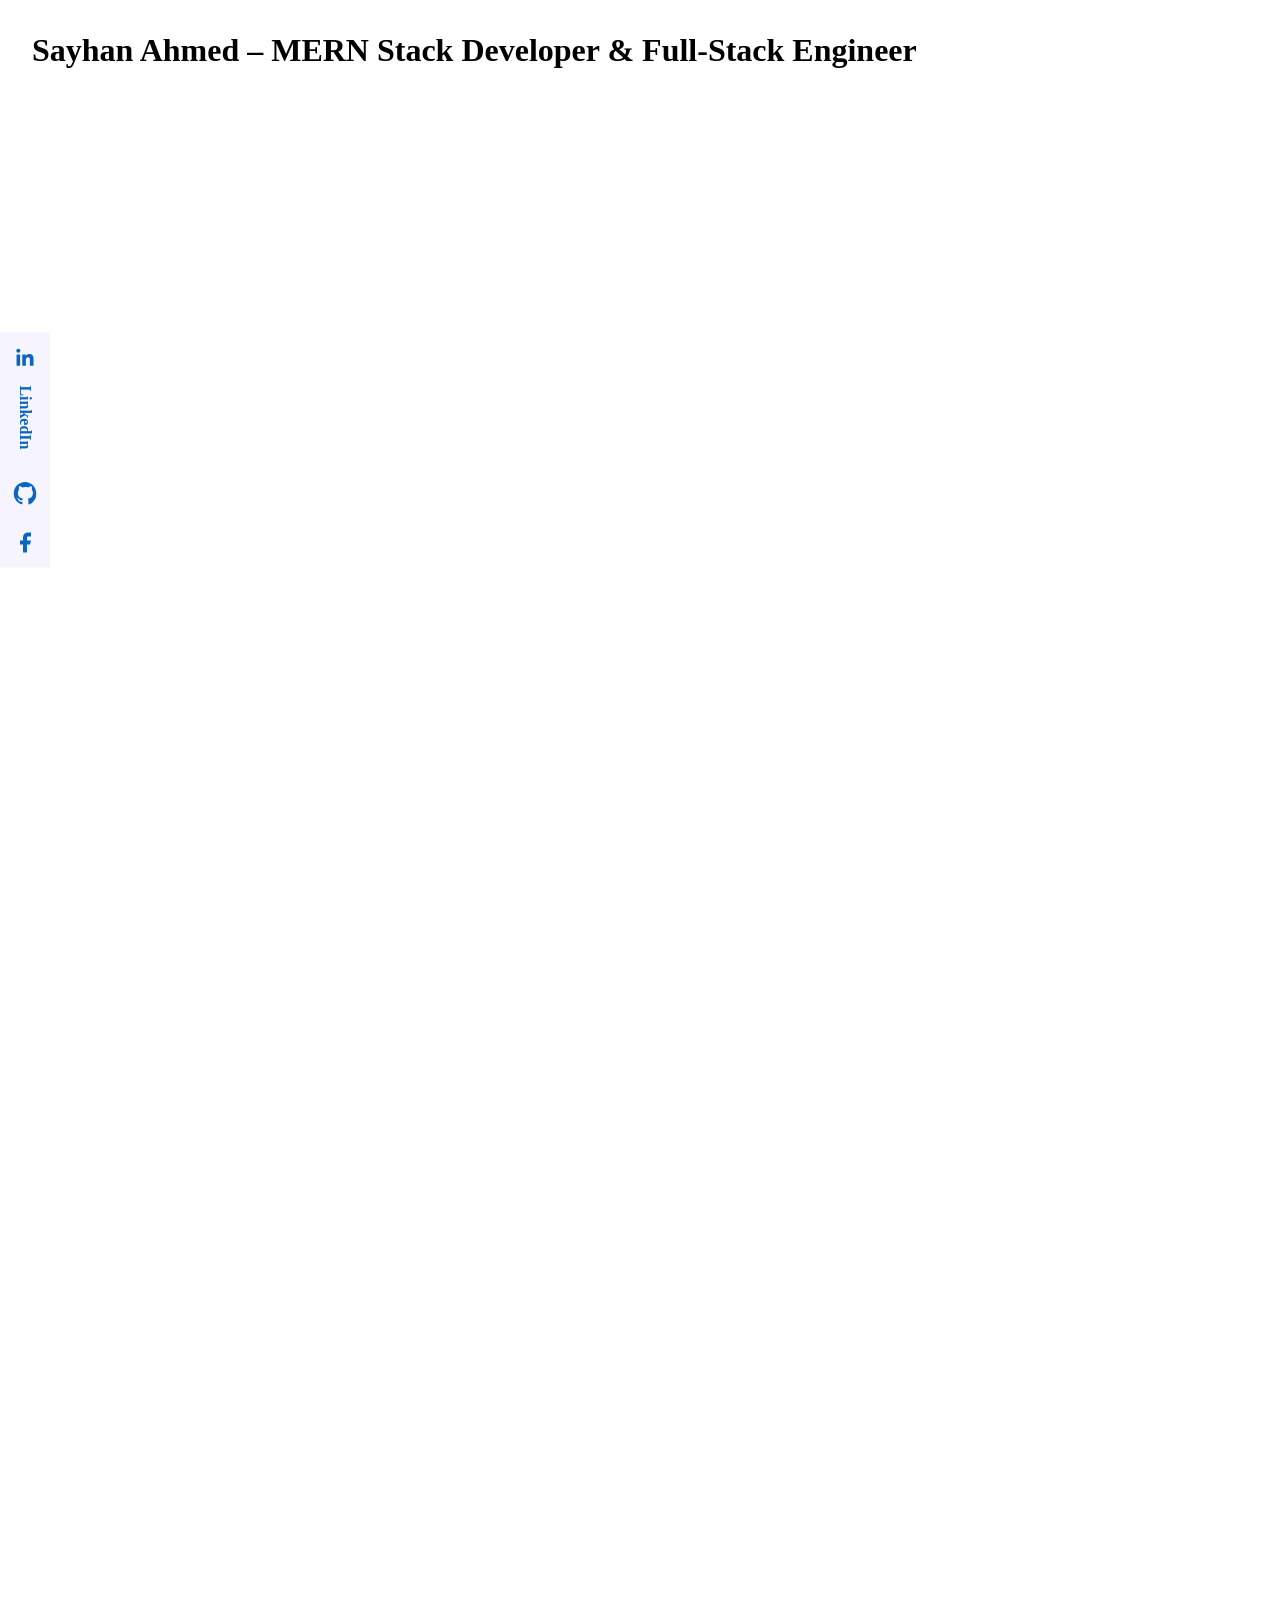
==== index.html @ 008741c5 "social-items color change for better contrast" ====
<!doctype html>
<html lang="en">
  <head>
    <meta charset="UTF-8" />
    <meta name="viewport" content="width=device-width, initial-scale=1.0" />
    <meta name="description" content="This is a simple portfolio website showcasing my skills and projects as a MERN Stack Developer and Full-Stack Engineer. It features a clean and modern design, highlighting my expertise in web development and my passion for creating innovative solutions." />
    <title>Social Sidebar</title>

    <style>
      * {
        margin: 0;
        padding: 0;
        box-sizing: border-box;
      }

      main {
        height: 300vh;
        padding: 2rem;
      }

      /* Sidebar container */
      .social_links {
        position: fixed;
        top: 50%;
        left: 0;
        transform: translateY(-50%);
        display: flex;
        flex-direction: column;
        list-style: none;
      }

      .social-item a {
        text-decoration: none;
        color: inherit;
        display: flex;
        flex-direction: column;
        align-items: center;
      }

      /* Each item */
      .social-item {
        background: #f6f5ff;
        padding: 0.8rem;
        display: flex;
        align-items: center;
        justify-content: center;
        flex-direction: column;
        cursor: pointer;
        transition: background 0.3s ease;
      }

      .social-item:hover {
        background: #d4c8ff;
      }

      .social-item svg {
        width: 24px;
        height: 24px;
        color: #0a66c2;
      }

      /* Text default state */
      .social_link_text {
        opacity: 0;
        height: 0;
        overflow: hidden;
        transition: all 0.3s ease;
        writing-mode: vertical-rl;
        text-orientation: mixed;
        font-weight: 900;
        color: #0a66c2;
      }

      /* Active text */
      .active_social_link_text {
        opacity: 1;
        height: auto;
        padding-bottom: 0.4rem;
        padding-top: 1rem;
      }

      .linkedin:hover svg,
      .linkedin:hover p {
        color: #0a66c2 !important;
      }

      .github:hover svg,
      .github:hover p {
        color: #333 !important;
      }

      .facebook:hover svg,
      .facebook:hover p {
        color: #1877f2 !important;
      }
    </style>
  </head>

  <body>
    <main>
      <ul class="social_links"></ul>

      <h1>Sayhan Ahmed – MERN Stack Developer & Full-Stack Engineer</h1>
    </main>

    <script>
      const socialData = [
        {
          name: "LinkedIn",
          class: "linkedin",
          url: "https://www.linkedin.com/in/sayhan-ahmed-9b3878289/",
          icon: `<svg viewBox="0 0 24 24" fill="currentColor">
      <path d="M20.45 20.45h-3.6v-5.6c0-1.33-.03-3.04-1.85-3.04-1.85 0-2.13 1.45-2.13 2.95v5.69h-3.6V9h3.46v1.56h.05c.48-.9 1.66-1.85 3.42-1.85 3.66 0 4.34 2.41 4.34 5.54v6.2zM5.34 7.43a2.09 2.09 0 1 1 0-4.18 2.09 2.09 0 0 1 0 4.18zM7.14 20.45H3.54V9h3.6v11.45z"/>
    </svg>`,
        },
        {
          name: "GitHub",
          class: "github",
          url: "https://github.com/SayhanA",
          icon: `<svg viewBox="0 0 24 24" fill="currentColor">
      <path d="M12 .5C5.73.5.75 5.6.75 12c0 5.1 3.29 9.41 7.86 10.94.58.11.79-.26.79-.57v-2.02c-3.2.7-3.87-1.41-3.87-1.41-.52-1.35-1.27-1.71-1.27-1.71-1.04-.72.08-.71.08-.71 1.15.08 1.75 1.21 1.75 1.21 1.02 1.79 2.68 1.27 3.34.97.1-.76.4-1.27.73-1.56-2.56-.3-5.25-1.32-5.25-5.88 0-1.3.46-2.36 1.21-3.2-.12-.3-.53-1.52.11-3.17 0 0 .99-.32 3.24 1.22a10.9 10.9 0 0 1 2.95-.4c1 .01 2 .14 2.95.4 2.24-1.54 3.23-1.22 3.23-1.22.65 1.65.24 2.87.12 3.17.75.84 1.2 1.9 1.2 3.2 0 4.57-2.7 5.57-5.27 5.87.41.36.77 1.08.77 2.19v3.24c0 .31.21.69.8.57A10.99 10.99 0 0 0 23.25 12C23.25 5.6 18.27.5 12 .5z"/>
    </svg>`,
        },
        {
          name: "Facebook",
          class: "facebook",
          url: "https://www.facebook.com/sayhan.ahmed.94",
          icon: `<svg viewBox="0 0 24 24" fill="currentColor">
      <path d="M18 2h-3a5 5 0 0 0-5 5v3H7v4h3v8h4v-8h3l1-4h-4V7a1 1 0 0 1 1-1h3z"/>
    </svg>`,
        },
      ];

      const container = document.querySelector(".social_links");

      socialData.forEach((item) => {
        const li = document.createElement("li");
        li.className = `social-item ${item.class}`;
        li.innerHTML = `
    <a href="${item.url}" target="_blank">
      ${item.icon}
      <p class="social_link_text">${item.name}</p>
    </a>
  `;
        container.appendChild(li);
      });

      const socialContainer = document.querySelector(".social_links");
      const socialItems = document.querySelectorAll(".social-item");
      document
        .querySelector(".social_link_text")
        .classList.add("active_social_link_text");

      socialContainer.addEventListener("mouseover", (e) => {
        const hoveredItem = e.target.closest(".social-item");
        if (!hoveredItem) return;

        socialItems.forEach((item) => {
          item
            .querySelector(".social_link_text")
            .classList.remove("active_social_link_text");
        });

        hoveredItem
          .querySelector(".social_link_text")
          .classList.add("active_social_link_text");
      });

      socialContainer.addEventListener("mouseleave", () => {
        socialItems.forEach((item) => {
          item
            .querySelector(".social_link_text")
            .classList.remove("active_social_link_text");
        });
      });
    </script>
  </body>
</html>
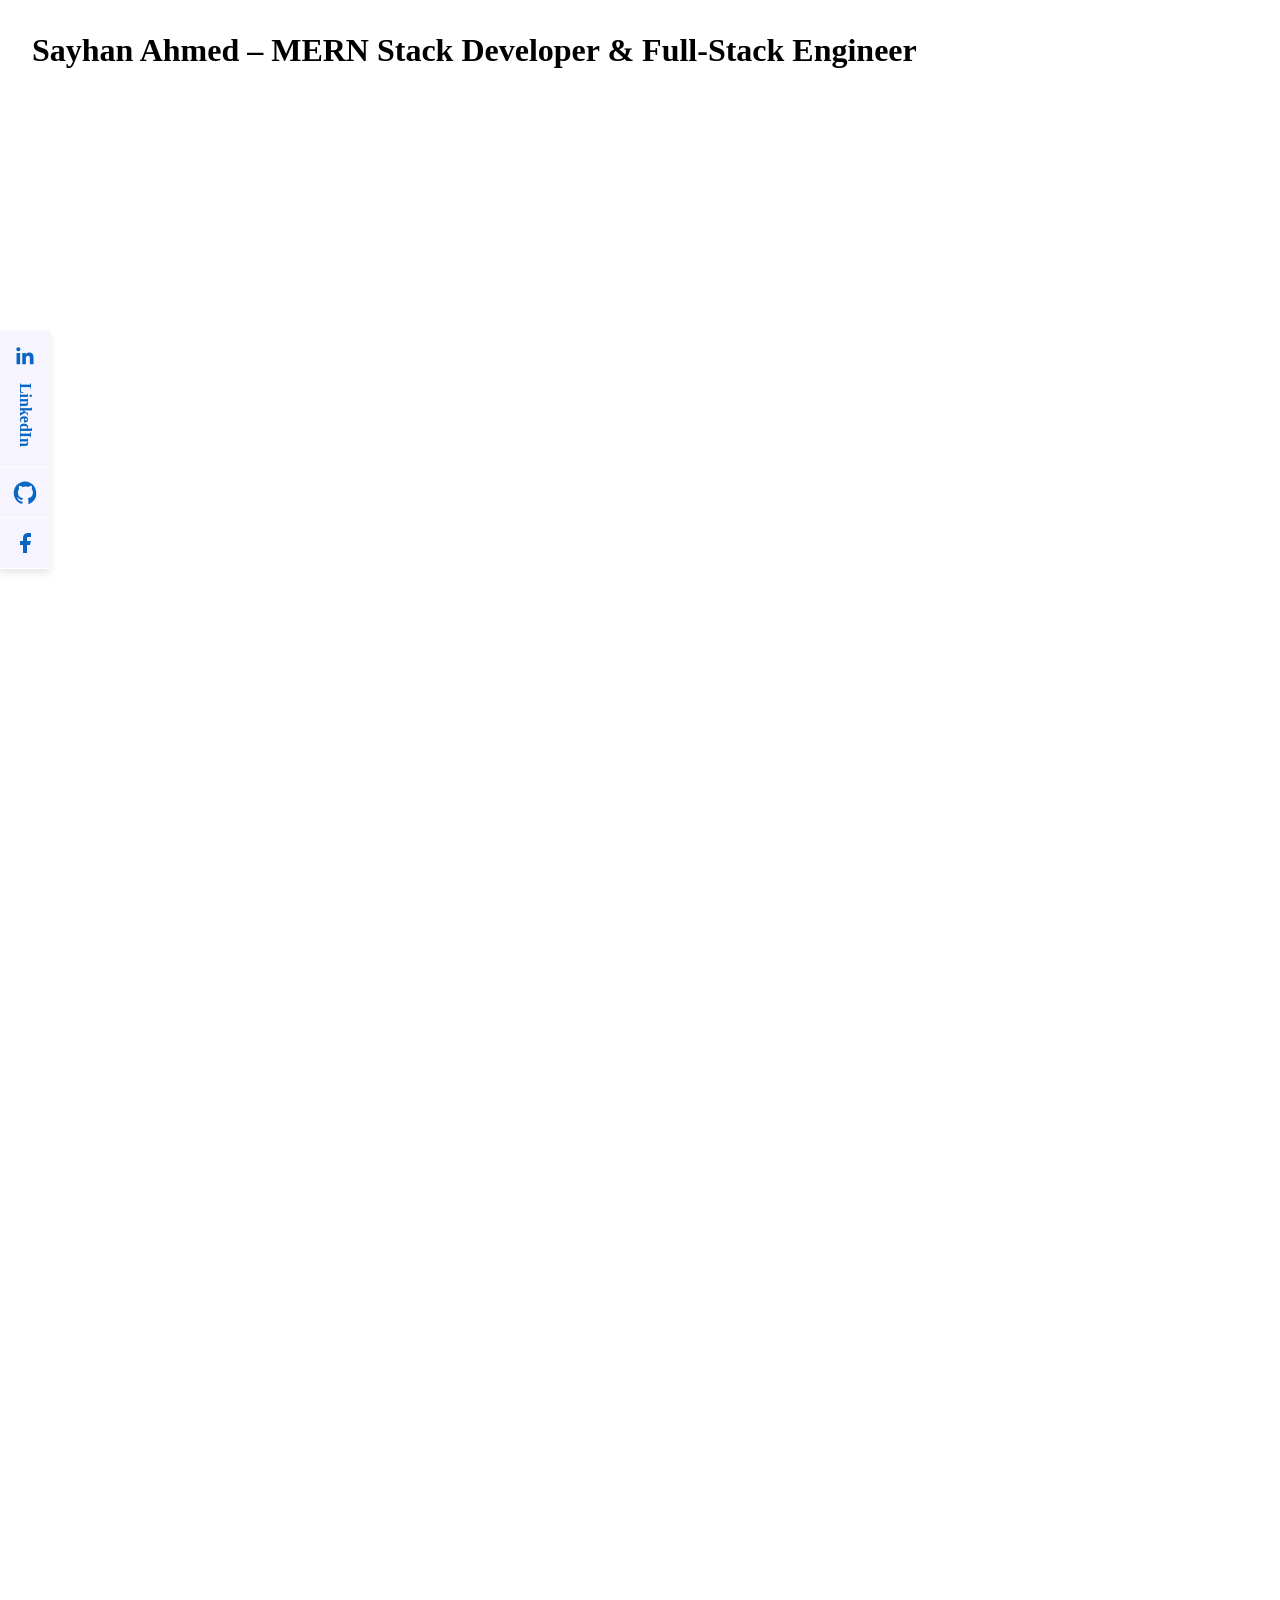
==== commit 3a03f7c6: "All the CSS are moved on styles/global.css" ====
--- a/index.html
+++ b/index.html
@@ -4,96 +4,9 @@
     <meta charset="UTF-8" />
     <meta name="viewport" content="width=device-width, initial-scale=1.0" />
     <meta name="description" content="This is a simple portfolio website showcasing my skills and projects as a MERN Stack Developer and Full-Stack Engineer. It features a clean and modern design, highlighting my expertise in web development and my passion for creating innovative solutions." />
+    <link rel="shortcut icon" href="./favicon.ico" type="image/x-icon">
     <title>Social Sidebar</title>
-
-    <style>
-      * {
-        margin: 0;
-        padding: 0;
-        box-sizing: border-box;
-      }
-
-      main {
-        height: 300vh;
-        padding: 2rem;
-      }
-
-      /* Sidebar container */
-      .social_links {
-        position: fixed;
-        top: 50%;
-        left: 0;
-        transform: translateY(-50%);
-        display: flex;
-        flex-direction: column;
-        list-style: none;
-      }
-
-      .social-item a {
-        text-decoration: none;
-        color: inherit;
-        display: flex;
-        flex-direction: column;
-        align-items: center;
-      }
-
-      /* Each item */
-      .social-item {
-        background: #f6f5ff;
-        padding: 0.8rem;
-        display: flex;
-        align-items: center;
-        justify-content: center;
-        flex-direction: column;
-        cursor: pointer;
-        transition: background 0.3s ease;
-      }
-
-      .social-item:hover {
-        background: #d4c8ff;
-      }
-
-      .social-item svg {
-        width: 24px;
-        height: 24px;
-        color: #0a66c2;
-      }
-
-      /* Text default state */
-      .social_link_text {
-        opacity: 0;
-        height: 0;
-        overflow: hidden;
-        transition: all 0.3s ease;
-        writing-mode: vertical-rl;
-        text-orientation: mixed;
-        font-weight: 900;
-        color: #0a66c2;
-      }
-
-      /* Active text */
-      .active_social_link_text {
-        opacity: 1;
-        height: auto;
-        padding-bottom: 0.4rem;
-        padding-top: 1rem;
-      }
-
-      .linkedin:hover svg,
-      .linkedin:hover p {
-        color: #0a66c2 !important;
-      }
-
-      .github:hover svg,
-      .github:hover p {
-        color: #333 !important;
-      }
-
-      .facebook:hover svg,
-      .facebook:hover p {
-        color: #1877f2 !important;
-      }
-    </style>
+    <link rel="stylesheet" href="./styles/global.css">
   </head>
 
   <body>
--- a/styles/global.css
+++ b/styles/global.css
@@ -0,0 +1,88 @@
+* {
+  margin: 0;
+  padding: 0;
+  box-sizing: border-box;
+}
+
+main {
+  height: 300vh;
+  padding: 2rem;
+}
+
+/* Sidebar container */
+.social_links {
+  position: fixed;
+  top: 50%;
+  left: 0;
+  transform: translateY(-50%);
+  display: flex;
+  flex-direction: column;
+  list-style: none;
+  box-shadow: 0 4px 8px rgba(0, 0, 0, 0.1);
+}
+
+.social-item a {
+  text-decoration: none;
+  color: inherit;
+  display: flex;
+  flex-direction: column;
+  align-items: center;
+}
+
+/* Each item */
+.social-item {
+  margin-bottom: 1px;
+  background: #f6f5ff;
+  padding: 0.8rem;
+  display: flex;
+  align-items: center;
+  justify-content: center;
+  flex-direction: column;
+  cursor: pointer;
+  transition: background 0.3s ease;
+}
+
+.social-item:hover {
+  background: #d4c8ff;
+}
+
+.social-item svg {
+  width: 24px;
+  height: 24px;
+  color: #0a66c2;
+}
+
+/* Text default state */
+.social_link_text {
+  opacity: 0;
+  height: 0;
+  overflow: hidden;
+  transition: all 0.3s ease;
+  writing-mode: vertical-rl;
+  text-orientation: mixed;
+  font-weight: 900;
+  color: #0a66c2;
+}
+
+/* Active text */
+.active_social_link_text {
+  opacity: 1;
+  height: auto;
+  padding-bottom: 0.4rem;
+  padding-top: 1rem;
+}
+
+.linkedin:hover svg,
+.linkedin:hover p {
+  color: #0a66c2 !important;
+}
+
+.github:hover svg,
+.github:hover p {
+  color: #333 !important;
+}
+
+.facebook:hover svg,
+.facebook:hover p {
+  color: #1877f2 !important;
+}
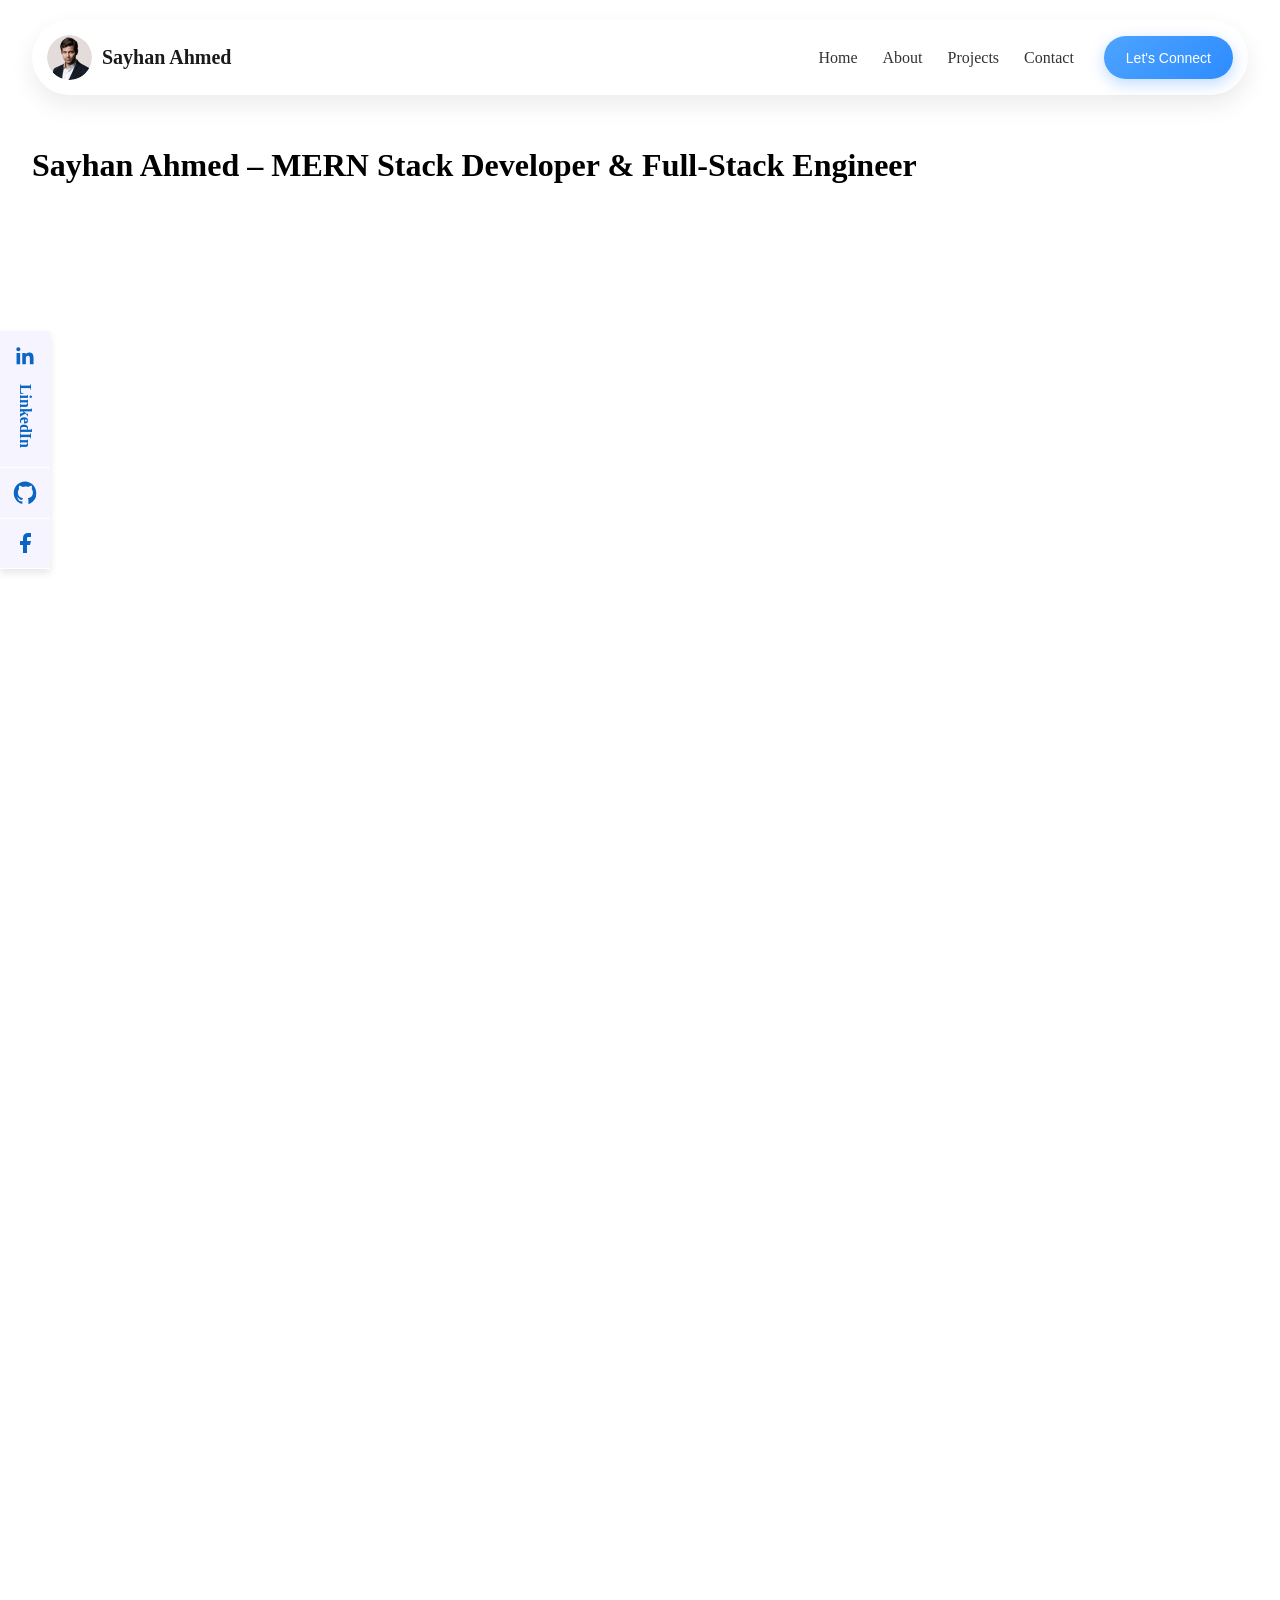
==== commit 987eaac7: "header created" ====
--- a/index.html
+++ b/index.html
@@ -10,6 +10,21 @@
   </head>
 
   <body>
+    <header>
+     <span class="logo">
+      <img src="./assets/Group 8 (3).png" alt=" Logo" />
+       Sayhan Ahmed
+     </span>
+      <nav>
+        <ul>
+          <li><a href="#home">Home</a></li>
+          <li><a href="#about">About</a></li>
+          <li><a href="#projects">Projects</a></li>
+          <li><a href="#contact">Contact</a></li>
+        </ul>
+        <button type="button">Let's Connect</button>
+      </nav>
+    </header>
     <main>
       <ul class="social_links"></ul>
 
--- a/styles/global.css
+++ b/styles/global.css
@@ -2,6 +2,103 @@
   margin: 0;
   padding: 0;
   box-sizing: border-box;
+}
+
+/* Header */
+header {
+  width: 95%;
+  max-width: 1400px;
+  margin: 20px auto;
+  padding: 15px;
+  background: #ffffff;
+  border-radius: 50px;
+  box-shadow: 0 10px 25px rgba(0, 0, 0, 0.08);
+  display: flex;
+  justify-content: space-between;
+  align-items: center;
+}
+
+/* Logo */
+.logo {
+  display: flex;
+  align-items: center;
+  gap: 10px;
+  font-size: 20px;
+  font-weight: 600;
+  color: #1a1a1a;
+}
+
+.logo img {
+  width: 45px;
+  height: 45px;
+  border-radius: 50%;
+  object-fit: cover;
+}
+
+/* Navigation */
+nav {
+  display: flex;
+  align-items: center;
+  gap: 30px;
+}
+
+nav ul {
+  display: flex;
+  list-style: none;
+  gap: 25px;
+}
+
+nav ul li a {
+  text-decoration: none;
+  color: #333;
+  font-size: 16px;
+  font-weight: 500;
+  transition: 0.3s ease;
+}
+
+nav ul li a:hover {
+  color: #2d8cff;
+}
+
+/* Button */
+nav button {
+  height: 43px;
+  padding: 10px 22px;
+  border: none;
+  border-radius: 25px;
+  background: linear-gradient(135deg, #4da3ff, #2d8cff);
+  color: #fff;
+  font-size: 14px;
+  font-weight: 500;
+  cursor: pointer;
+  transition: 0.3s ease;
+  box-shadow: 0 5px 15px rgba(45, 140, 255, 0.3);
+}
+
+nav button:hover {
+  transform: translateY(-2px);
+  box-shadow: 0 8px 20px rgba(45, 140, 255, 0.4);
+}
+
+/* Responsive */
+@media (max-width: 768px) {
+  header {
+    flex-direction: column;
+    border-radius: 25px;
+    padding: 20px;
+  }
+
+  nav {
+    flex-direction: column;
+    gap: 15px;
+    margin-top: 15px;
+  }
+
+  nav ul {
+    flex-direction: column;
+    align-items: center;
+    gap: 15px;
+  }
 }
 
 main {
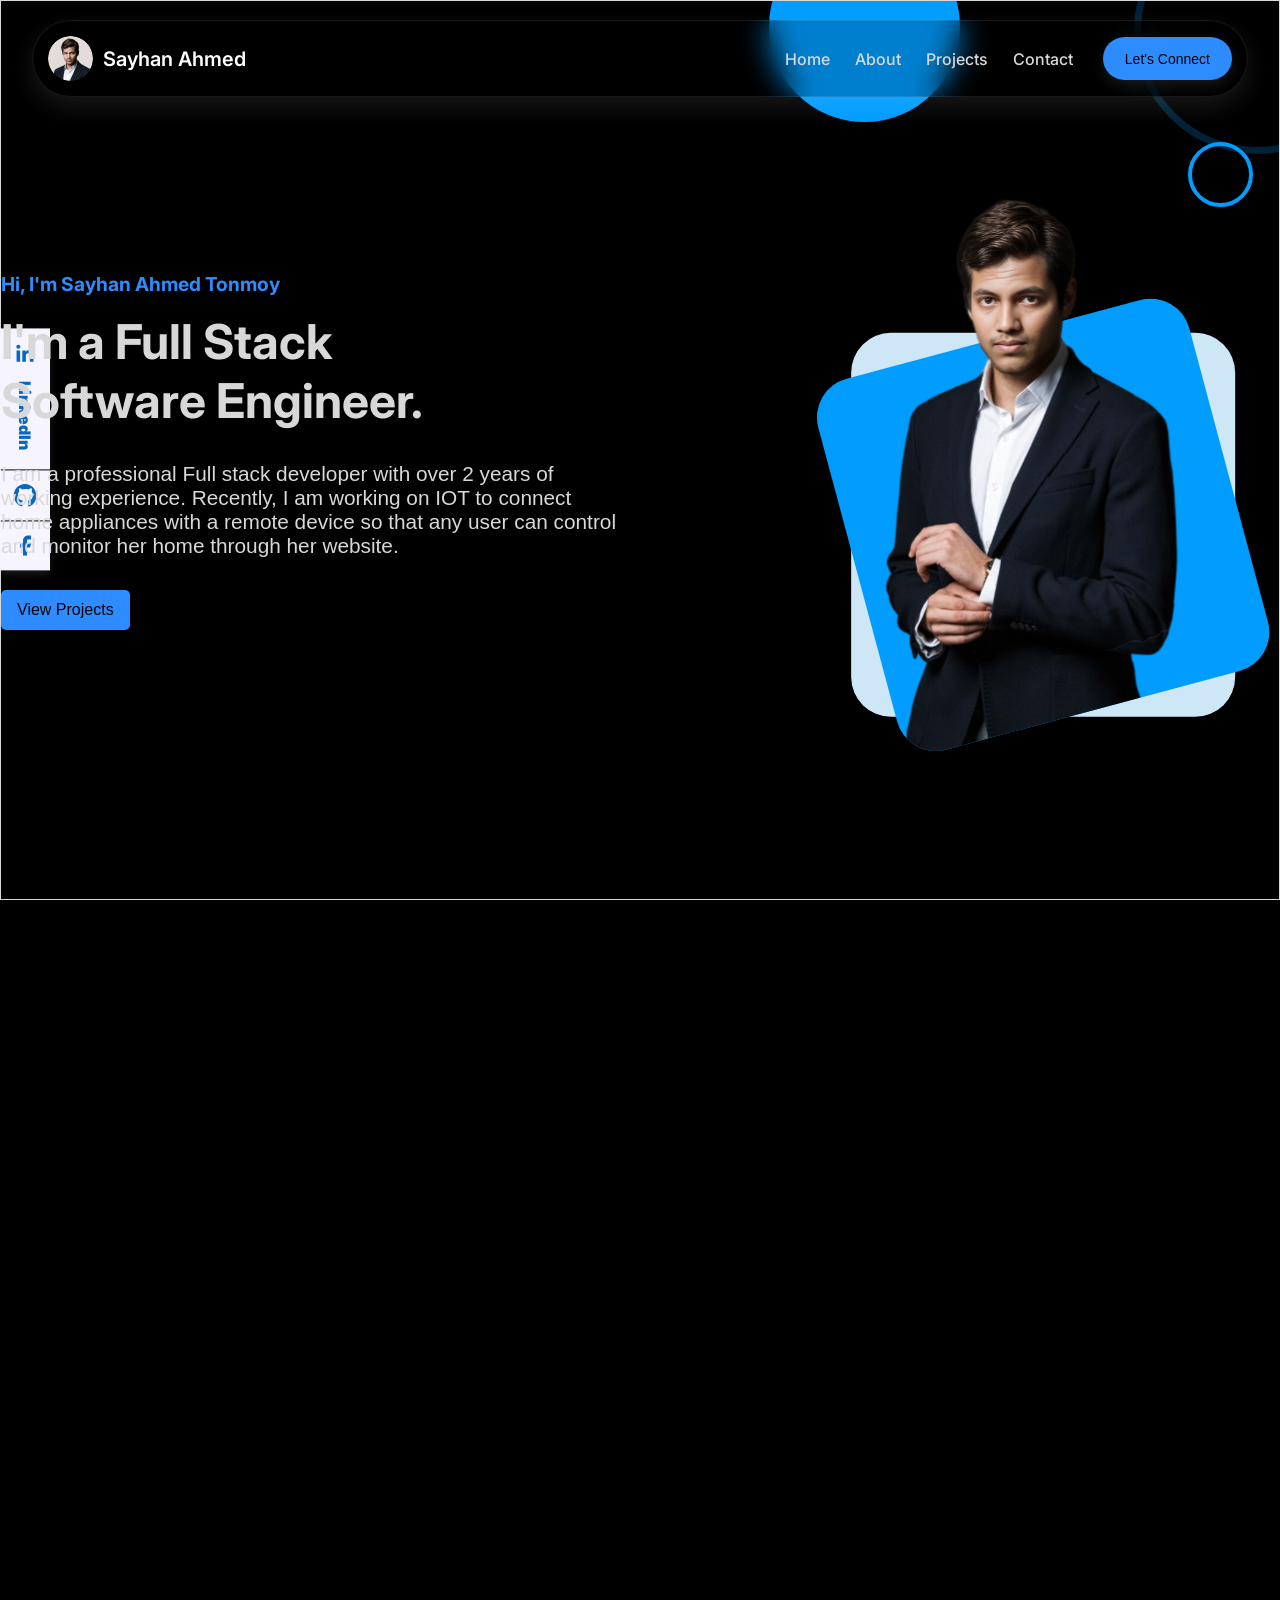
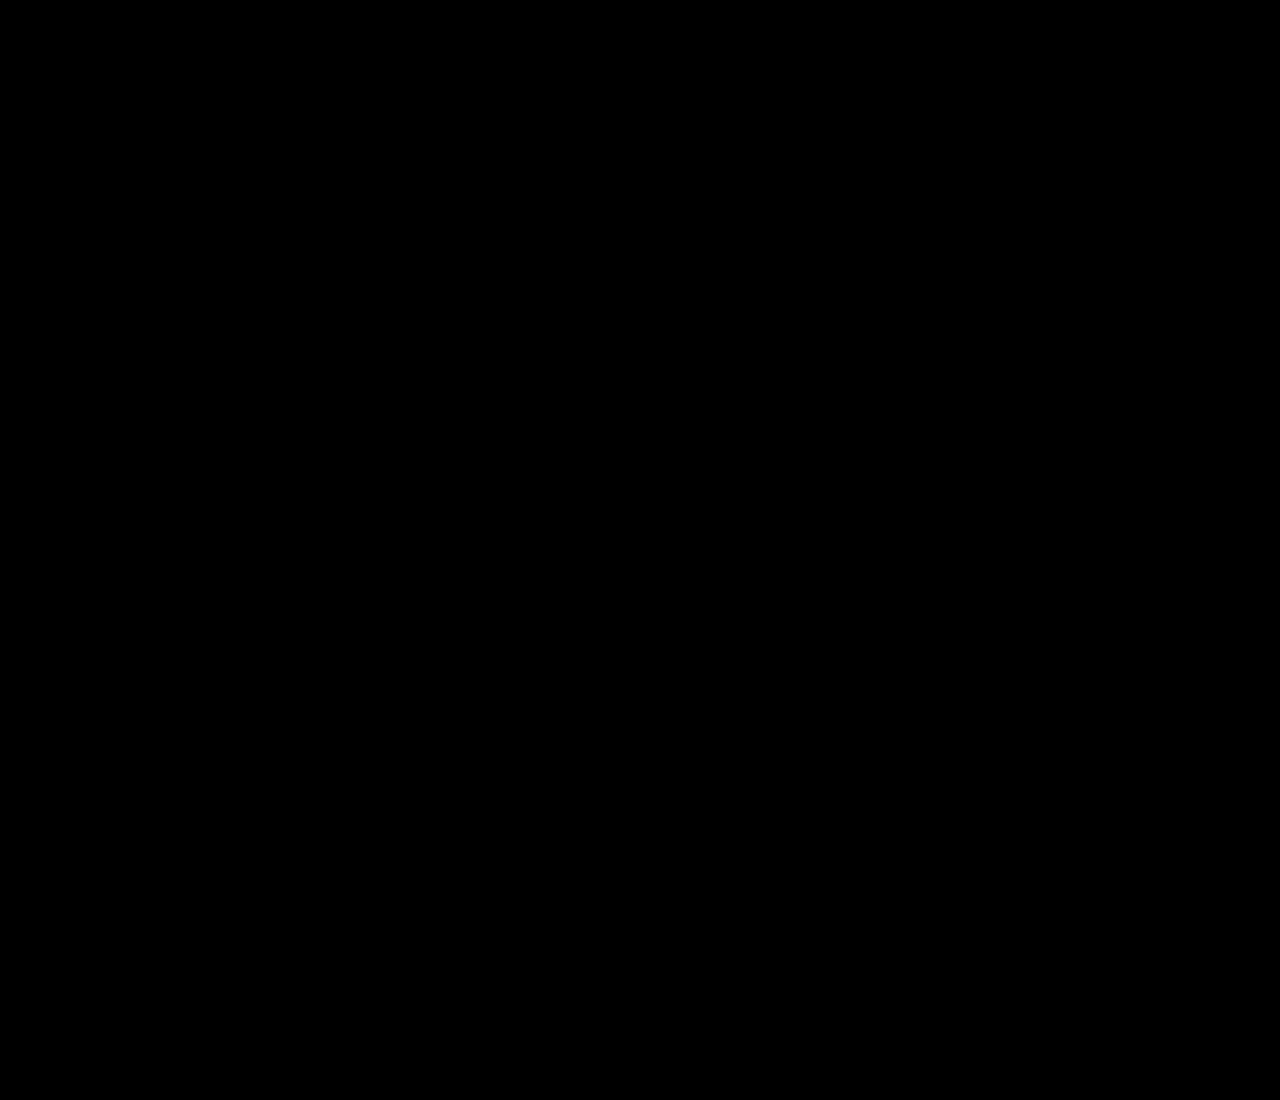
==== commit 04e21df9: "Hero section updated and added image" ====
--- a/index.html
+++ b/index.html
@@ -3,18 +3,22 @@
   <head>
     <meta charset="UTF-8" />
     <meta name="viewport" content="width=device-width, initial-scale=1.0" />
-    <meta name="description" content="This is a simple portfolio website showcasing my skills and projects as a MERN Stack Developer and Full-Stack Engineer. It features a clean and modern design, highlighting my expertise in web development and my passion for creating innovative solutions." />
-    <link rel="shortcut icon" href="./favicon.ico" type="image/x-icon">
+    <meta
+      name="description"
+      content="This is a simple portfolio website showcasing my skills and projects as a MERN Stack Developer and Full-Stack Engineer. It features a clean and modern design, highlighting my expertise in web development and my passion for creating innovative solutions."
+    />
+    <link rel="shortcut icon" href="./favicon.ico" type="image/x-icon" />
     <title>Social Sidebar</title>
-    <link rel="stylesheet" href="./styles/global.css">
+    <link rel="stylesheet" href="./styles/global.css" />
+    <link rel="stylesheet" href="./styles/home.css" />
   </head>
 
   <body>
     <header>
-     <span class="logo">
-      <img src="./assets/Group 8 (3).png" alt=" Logo" />
-       Sayhan Ahmed
-     </span>
+      <span class="logo">
+        <img src="./assets/Group 8 (3).png" alt=" Logo" />
+        Sayhan Ahmed
+      </span>
       <nav>
         <ul>
           <li><a href="#home">Home</a></li>
@@ -26,9 +30,158 @@
       </nav>
     </header>
     <main>
+      <svg
+        width="191"
+        height="122"
+        viewBox="0 0 191 122"
+        fill="none"
+        xmlns="http://www.w3.org/2000/svg"
+        class="top_right"
+      >
+        <circle cx="95.5" cy="26.5" r="95.5" fill="#009DFF" />
+      </svg>
+
+      <svg
+        width="146"
+        height="154"
+        viewBox="0 0 146 154"
+        fill="none"
+        xmlns="http://www.w3.org/2000/svg"
+        style="position: absolute; top: 0; right: 0; z-index: -1"
+      >
+        <circle
+          cx="123"
+          cy="31"
+          r="119.5"
+          stroke="#009DFF"
+          stroke-opacity="0.22"
+          stroke-width="7"
+        />
+      </svg>
+
       <ul class="social_links"></ul>
 
-      <h1>Sayhan Ahmed – MERN Stack Developer & Full-Stack Engineer</h1>
+      <section class="hero">
+        <div class="container">
+          <div class="">
+            <h4 class="animate">Hi, I'm Sayhan Ahmed Tonmoy</h4>
+
+            <h1 class="animate">
+              I'm a <span>Full Stack</span> <br />
+              Software Engineer.
+            </h1>
+
+            <p class="animate">
+              I am a professional Full stack developer with over 2 years of
+              working experience. Recently, I am working on IOT to connect home
+              appliances with a remote device so that any user can control and
+              monitor her home through her website.
+            </p>
+
+            <button class="animate">View Projects</button>
+          </div>
+          <div class="hero_img">
+            <svg
+              width="471"
+              height="618"
+              viewBox="0 0 471 618"
+              fill="none"
+              xmlns="http://www.w3.org/2000/svg"
+              xmlns:xlink="http://www.w3.org/1999/xlink"
+              class="svg"
+            >
+              <rect
+                x="43.155"
+                y="190.809"
+                width="384.036"
+                height="384.036"
+                rx="40"
+                fill="#CEE7F7"
+              />
+              <rect
+                y="247.05"
+                width="384.036"
+                height="384.036"
+                rx="40"
+                transform="rotate(-15 0 247.05)"
+                fill="#009DFF"
+              />
+              <circle
+                cx="412.5"
+                cy="32.5"
+                r="30.5"
+                stroke="#009DFF"
+                stroke-width="4"
+              />
+              <mask
+                id="mask0_39_208"
+                style="mask-type: alpha"
+                maskUnits="userSpaceOnUse"
+                x="8"
+                y="156"
+                width="454"
+                height="454"
+              >
+                <rect
+                  y="247.05"
+                  width="384.036"
+                  height="384.036"
+                  rx="40"
+                  transform="rotate(-15 0 247.05)"
+                  fill="#009DFF"
+                />
+              </mask>
+              <g mask="url(#mask0_39_208)">
+                <rect
+                  x="71.7913"
+                  y="28"
+                  width="305.631"
+                  height="585.15"
+                  fill="url(#pattern0_39_208)"
+                />
+              </g>
+              <rect
+                x="71.7913"
+                y="28"
+                width="305.631"
+                height="224.921"
+                fill="url(#pattern1_39_208)"
+              />
+              <defs>
+                <pattern
+                  id="pattern0_39_208"
+                  patternContentUnits="objectBoundingBox"
+                  width="1"
+                  height="1"
+                >
+                  <use
+                    xlink:href="#image0_39_208"
+                    transform="matrix(0.00194175 0 0 0.0010142 -1.0699 0)"
+                  />
+                </pattern>
+                <pattern
+                  id="pattern1_39_208"
+                  patternContentUnits="objectBoundingBox"
+                  width="1"
+                  height="1"
+                >
+                  <use
+                    xlink:href="#image0_39_208"
+                    transform="matrix(0.00194175 0 0 0.00263852 -1.0699 0)"
+                  />
+                </pattern>
+                <image
+                  id="image0_39_208"
+                  width="1480"
+                  height="986"
+                  preserveAspectRatio="none"
+                  xlink:href="[data-uri]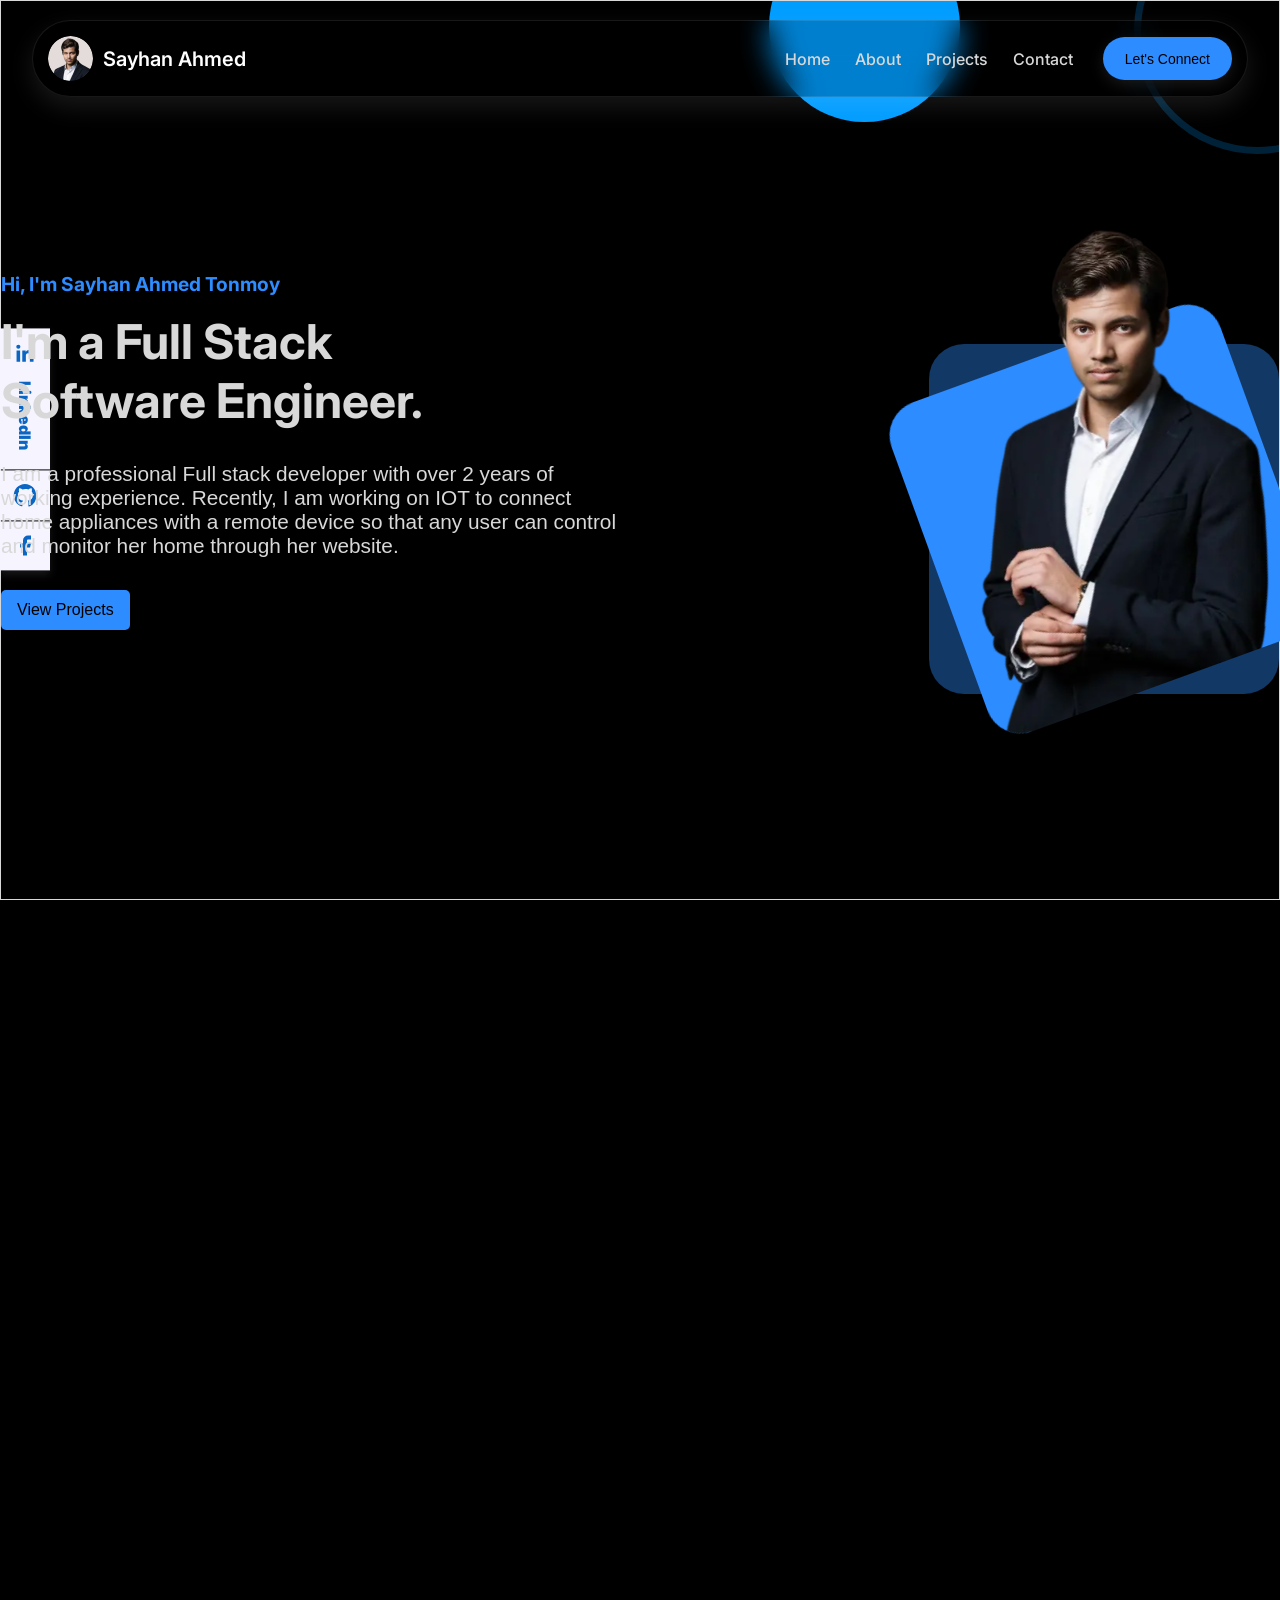
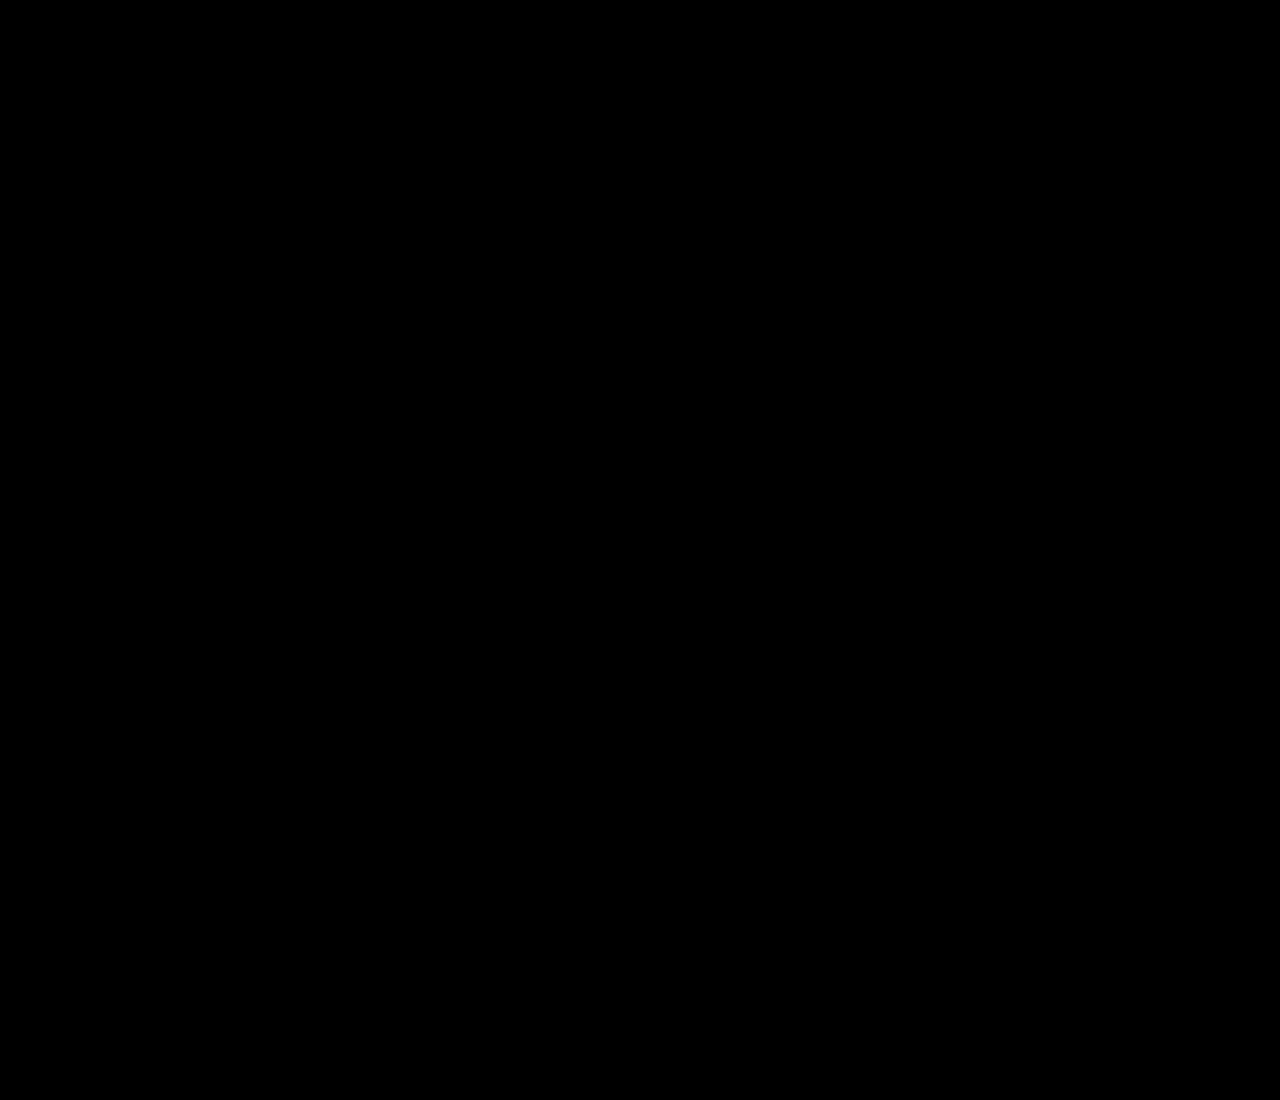
==== commit ab1b922c: "image added" ====
--- a/index.html
+++ b/index.html
@@ -81,107 +81,18 @@
             <button class="animate">View Projects</button>
           </div>
           <div class="hero_img">
-            <svg
-              width="471"
-              height="618"
-              viewBox="0 0 471 618"
-              fill="none"
-              xmlns="http://www.w3.org/2000/svg"
-              xmlns:xlink="http://www.w3.org/1999/xlink"
-              class="svg"
-            >
-              <rect
-                x="43.155"
-                y="190.809"
-                width="384.036"
-                height="384.036"
-                rx="40"
-                fill="#CEE7F7"
-              />
-              <rect
-                y="247.05"
-                width="384.036"
-                height="384.036"
-                rx="40"
-                transform="rotate(-15 0 247.05)"
-                fill="#009DFF"
-              />
-              <circle
-                cx="412.5"
-                cy="32.5"
-                r="30.5"
-                stroke="#009DFF"
-                stroke-width="4"
-              />
-              <mask
-                id="mask0_39_208"
-                style="mask-type: alpha"
-                maskUnits="userSpaceOnUse"
-                x="8"
-                y="156"
-                width="454"
-                height="454"
-              >
-                <rect
-                  y="247.05"
-                  width="384.036"
-                  height="384.036"
-                  rx="40"
-                  transform="rotate(-15 0 247.05)"
-                  fill="#009DFF"
-                />
-              </mask>
-              <g mask="url(#mask0_39_208)">
-                <rect
-                  x="71.7913"
-                  y="28"
-                  width="305.631"
-                  height="585.15"
-                  fill="url(#pattern0_39_208)"
-                />
-              </g>
-              <rect
-                x="71.7913"
-                y="28"
-                width="305.631"
-                height="224.921"
-                fill="url(#pattern1_39_208)"
-              />
-              <defs>
-                <pattern
-                  id="pattern0_39_208"
-                  patternContentUnits="objectBoundingBox"
-                  width="1"
-                  height="1"
-                >
-                  <use
-                    xlink:href="#image0_39_208"
-                    transform="matrix(0.00194175 0 0 0.0010142 -1.0699 0)"
-                  />
-                </pattern>
-                <pattern
-                  id="pattern1_39_208"
-                  patternContentUnits="objectBoundingBox"
-                  width="1"
-                  height="1"
-                >
-                  <use
-                    xlink:href="#image0_39_208"
-                    transform="matrix(0.00194175 0 0 0.00263852 -1.0699 0)"
-                  />
-                </pattern>
-                <image
-                  id="image0_39_208"
-                  width="1480"
-                  height="986"
-                  preserveAspectRatio="none"
-                  xlink:href="[data-uri]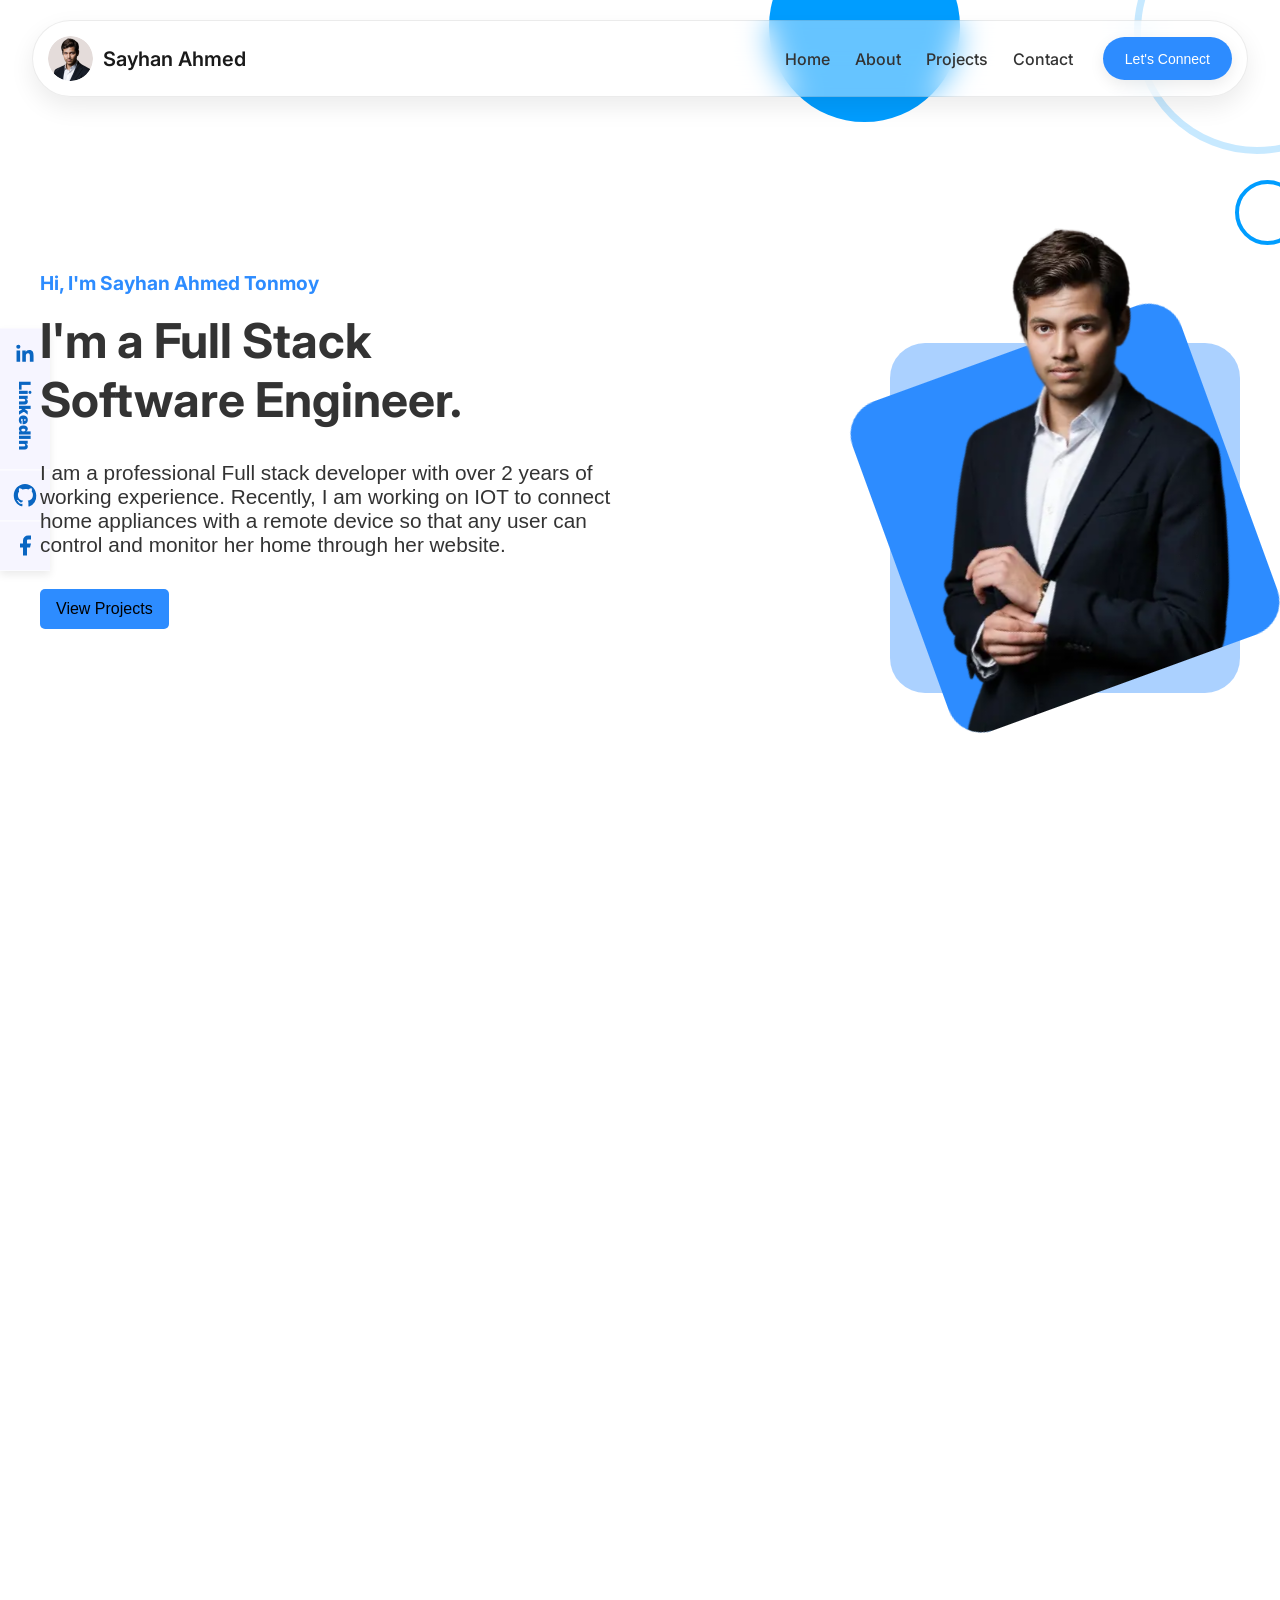
==== commit 312be5b7: "Home hero design added" ====
--- a/index.html
+++ b/index.html
@@ -81,6 +81,23 @@
             <button class="animate">View Projects</button>
           </div>
           <div class="hero_img">
+            <svg
+              width="65"
+              height="65"
+              viewBox="0 0 65 65"
+              fill="none"
+              xmlns="http://www.w3.org/2000/svg"
+              class="circle"
+            >
+              <circle
+                cx="32.5"
+                cy="32.5"
+                r="30.5"
+                stroke="#009DFF"
+                stroke-width="4"
+              />
+            </svg>
+
             <div class="img_container">
               <div class="second_box"></div>
               <img class="Hero-img" src="./assets/H.webp" alt="Hero Image" />
@@ -91,8 +108,6 @@
           </div>
         </div>
       </section>
-
-     
     </main>
 
     <script>
--- a/styles/global.css
+++ b/styles/global.css
@@ -1,6 +1,4 @@
-@import url('https://fonts.googleapis.com/css2?family=Inter:wght@100;200;300;400;500;600;700;800;900&display=swap');
-
-
+@import url("https://fonts.googleapis.com/css2?family=Inter:wght@100;200;300;400;500;600;700;800;900&display=swap");
 
 * {
   margin: 0;
@@ -8,25 +6,25 @@
   box-sizing: border-box;
 }
 
-:root{
-  --background: #000000;
+:root {
+  /* --background: #000000;
   --shadow: rgba(255, 255, 255, 0.096);
   --accent: #ffffff;
   --text: #d8d8d8;
-  --text-sec: #2d8cff;
-
-  /* --background: #fff;
+  --text-sec: #2d8cff; */
+
+  --background: #fff;
   --shadow: rgba(0, 0, 0, 0.08);
   --accent: #1a1a1a;
   --text: #333;
-  --text-sec: #2d8cff; */
-}
-
-body{
+  --text-sec: #2d8cff;
+}
+
+body {
   background-color: var(--background);
   padding: 0;
   margin: 0;
-  font-family: 'Inter', sans-serif;
+  font-family: "Inter", sans-serif;
 }
 
 /* Header */
@@ -36,7 +34,7 @@
   margin: 20px auto;
   padding: 15px;
   /* background: var(--background); */
-  background-color: #00000030;
+  background-color: color-mix(in srgb, var(--background) 40%, transparent);
   backdrop-filter: blur(15px);
   border-radius: 50px;
   border: 1px solid var(--shadow);
@@ -215,9 +213,7 @@
   color: #1877f2 !important;
 }
 
-
-
-.container{
+.container {
   max-width: 1400px;
   margin: auto;
-}+}
--- a/styles/home.css
+++ b/styles/home.css
@@ -1,8 +1,8 @@
 .hero {
+  padding: 0 40px;
   width: 100%;
   height: 100vh;
   color: var(--text);
-  border: 1px solid;
 }
 
 .hero > .container {
@@ -75,6 +75,7 @@
 }
 
 .hero_img {
+  position: relative;
   margin-left: auto;
   width: 100%;
   height: 100%;
@@ -83,6 +84,25 @@
   justify-content: flex-end;
 }
 
+.hero_img > .circle {
+  position: absolute;
+  top: 20%;
+  right: -10%;
+  animation: floatCircle 4s ease-in-out infinite;
+}
+
+@keyframes floatCircle {
+  0% {
+    transform: translateY(0px);
+  }
+  50% {
+    transform: translateY(-20px);
+  }
+  100% {
+    transform: translateY(0px);
+  }
+}
+
 .img_container {
   margin-top: 15vh;
   width: 350px;
@@ -100,6 +120,15 @@
   border-radius: 10%;
   position: absolute;
   animation: appear-size 0.8s ease forwards;
+   transition:
+    scale 0.3s ease,
+    box-shadow 0.3s ease;
+}
+
+.second_box:hover {
+  cursor: pointer;
+  scale: 1.08;
+  box-shadow: 0 25px 50px rgba(0, 0, 0, 0.25);
 }
 
 .first_box {
@@ -113,6 +142,17 @@
   animation-delay: 0.6s;
   opacity: 0;
   overflow: hidden;
+  transition:
+    scale 0.3s ease,
+    box-shadow 0.3s ease,
+    rotate 0.3s ease;
+}
+
+.first_box:hover {
+  cursor: pointer;
+  scale: 1.08;
+  rotate: 90deg;
+  box-shadow: 0 25px 50px rgba(0, 0, 0, 0.25);
 }
 
 @keyframes appear-size-rotate {
@@ -147,6 +187,12 @@
   bottom: -140px;
   left: 55%;
   transform: translateX(-50%);
+  transition: all 0.3s ease;
+}
+
+.first_box:hover > img {
+  scale: 0.945;
+  left: 52.5%;
 }
 
 .img_container > img {
@@ -163,16 +209,18 @@
 .Hero-img {
   opacity: 0;
   animation: heroReveal 0.6s ease forwards;
-  animation-delay: 1.2s;
+  animation-delay: 1.6s;
 }
 
 @keyframes heroReveal {
   from {
     opacity: 0;
     transform: translateX(-50%) scale(0.9);
+    object-position: 0 200px;
   }
   to {
     opacity: 1;
     transform: translateX(-50%) scale(1);
-  }
-}
+    object-position: 0 0;
+  }
+}
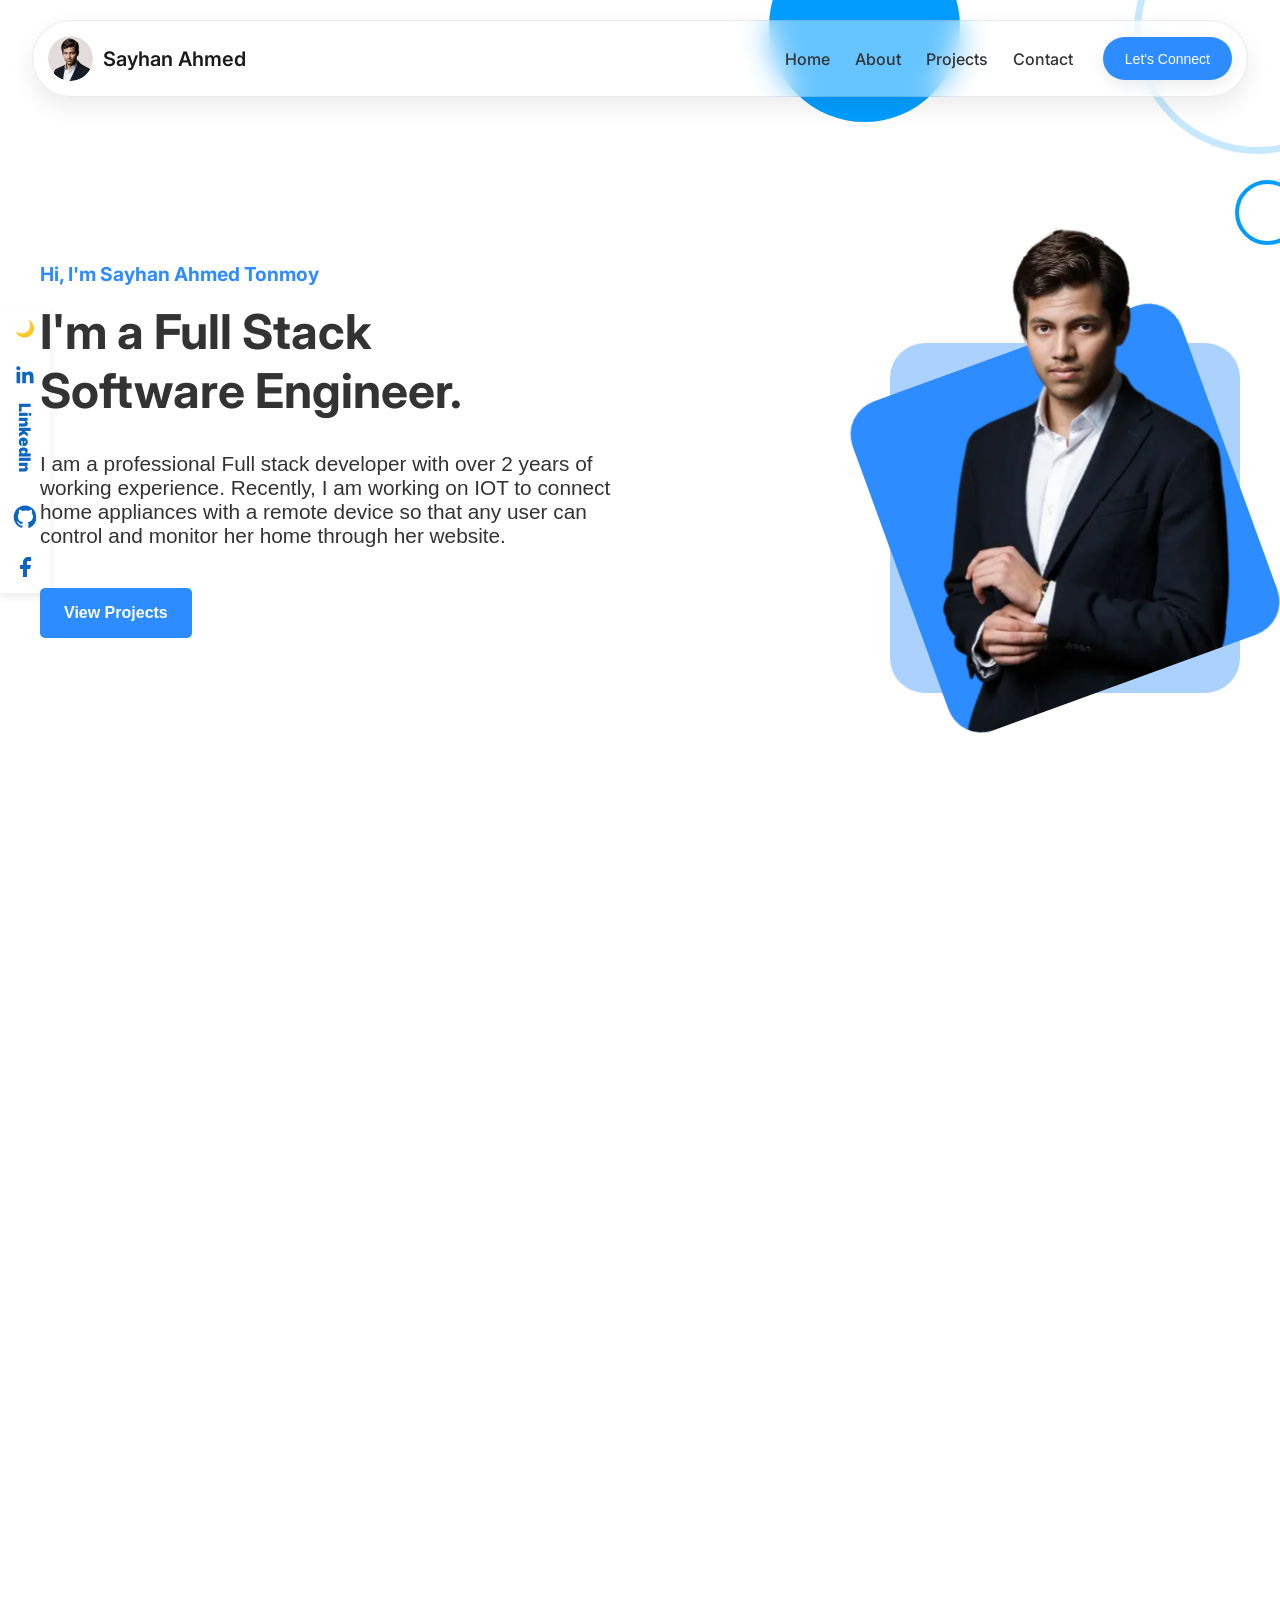
==== commit 4ad633ac: "Dark mode added" ====
--- a/index.html
+++ b/index.html
@@ -59,7 +59,10 @@
         />
       </svg>
 
-      <ul class="social_links"></ul>
+      
+      <ul class="social_links">
+        <button id="themeToggle">🌙</button>
+      </ul>
 
       <section class="hero">
         <div class="container">
@@ -206,5 +209,35 @@
 
       items.forEach((item) => observer.observe(item));
     </script>
+
+    <script>
+      const firstBox = document.querySelector(".first_box");
+
+      firstBox.addEventListener("click", () => {
+        firstBox.classList.toggle("active_box");
+      });
+    </script>
+
+    <script>
+      const toggleBtn = document.getElementById("themeToggle");
+
+      // Load saved theme
+      if (localStorage.getItem("theme") === "dark") {
+        document.body.classList.add("dark-mode");
+        toggleBtn.textContent = "☀️";
+      }
+
+      toggleBtn.addEventListener("click", () => {
+        document.body.classList.toggle("dark-mode");
+
+        if (document.body.classList.contains("dark-mode")) {
+          localStorage.setItem("theme", "dark");
+          toggleBtn.textContent = "☀️";
+        } else {
+          localStorage.setItem("theme", "light");
+          toggleBtn.textContent = "🌙";
+        }
+      });
+    </script>
   </body>
 </html>
--- a/styles/global.css
+++ b/styles/global.css
@@ -25,6 +25,30 @@
   padding: 0;
   margin: 0;
   font-family: "Inter", sans-serif;
+}
+
+body.dark-mode {
+  --background: #0d0d0d;
+  --shadow: rgba(255, 255, 255, 0.08);
+  --accent: #ffffff;
+  --text: #e5e5e5;
+  --text-sec: #4da3ff;
+}
+
+
+#themeToggle {
+  height: 43px;
+  padding: 10px 15px;
+  border: none;
+  cursor: pointer;
+  background: var(--background);
+  color: var(--accent);
+  font-size: 16px;
+  transition: 0.3s;
+}
+
+#themeToggle:hover {
+  transform: scale(1.1);
 }
 
 /* Header */
@@ -158,7 +182,7 @@
 /* Each item */
 .social-item {
   margin-bottom: 1px;
-  background: #f6f5ff;
+  background: var(--background);
   padding: 0.8rem;
   display: flex;
   align-items: center;
@@ -169,7 +193,7 @@
 }
 
 .social-item:hover {
-  background: #d4c8ff;
+  background: var(--background);
 }
 
 .social-item svg {
--- a/styles/home.css
+++ b/styles/home.css
@@ -37,23 +37,26 @@
 }
 
 .hero > .container > div > button {
-  padding: 0.7rem 1rem;
+  margin-top: .5rem;
+  padding: 1rem 1.5rem;
   font-size: 1rem;
   border-radius: 5px;
   background-color: var(--text-sec);
   border: none;
   transition: all 0.2s ease;
+  color: var(--background);
+  font-weight: bold;
+  cursor: pointer;
 }
 
 .hero > .container > div > button:hover {
   position: relative;
   top: -2px;
-  padding: 0.7rem 1rem;
   font-size: 1rem;
   border-radius: 5px;
   background-color: var(--text-sec);
   border: none;
-  box-shadow: 0 5px 0px 2px rgba(255, 255, 255, 0.295);
+  box-shadow: 0 5px 0px 2px rgba(20, 19, 19, 0.295);
 }
 
 .animate {
@@ -120,7 +123,7 @@
   border-radius: 10%;
   position: absolute;
   animation: appear-size 0.8s ease forwards;
-   transition:
+  transition:
     scale 0.3s ease,
     box-shadow 0.3s ease;
 }
@@ -155,6 +158,13 @@
   box-shadow: 0 25px 50px rgba(0, 0, 0, 0.25);
 }
 
+.active_box {
+  cursor: pointer;
+  scale: 1.08;
+  rotate: 90deg;
+  box-shadow: 0 25px 50px rgba(0, 0, 0, 0.25);
+}
+
 @keyframes appear-size-rotate {
   0% {
     transform: scale(0);
